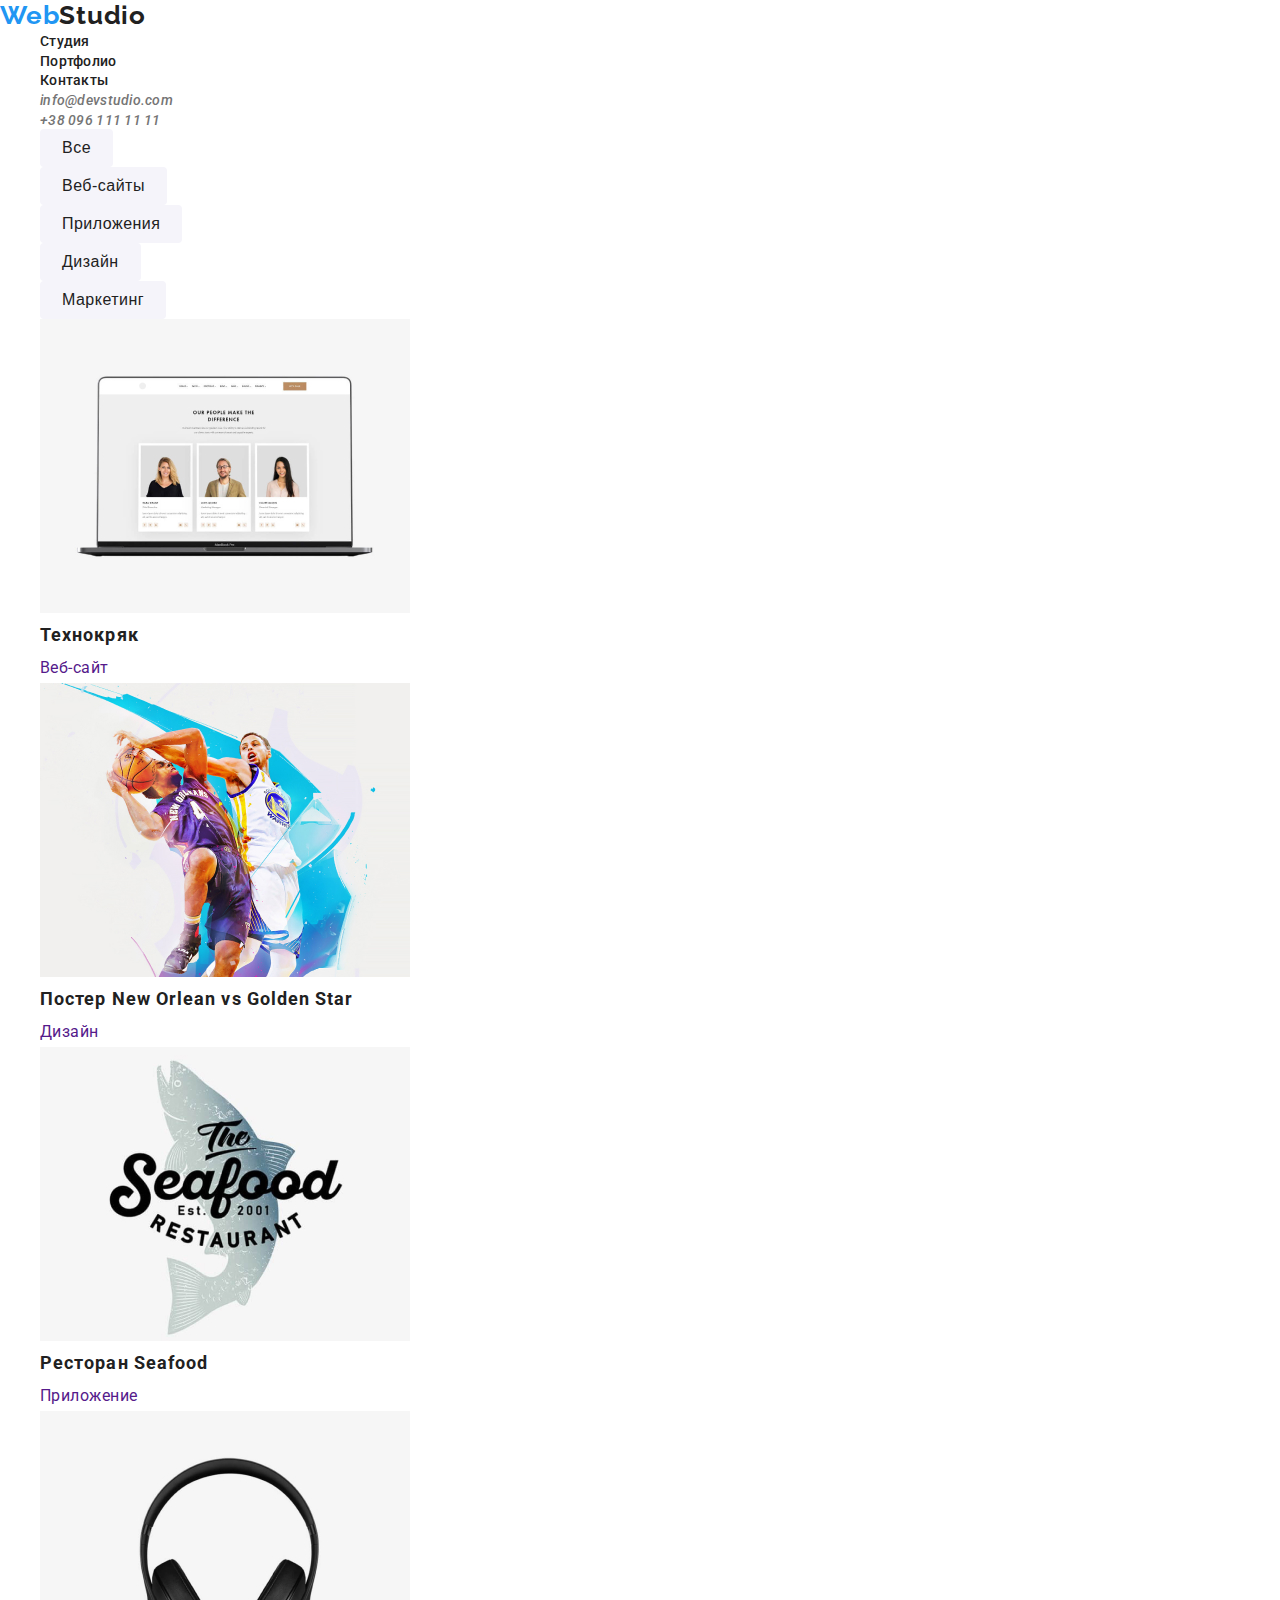
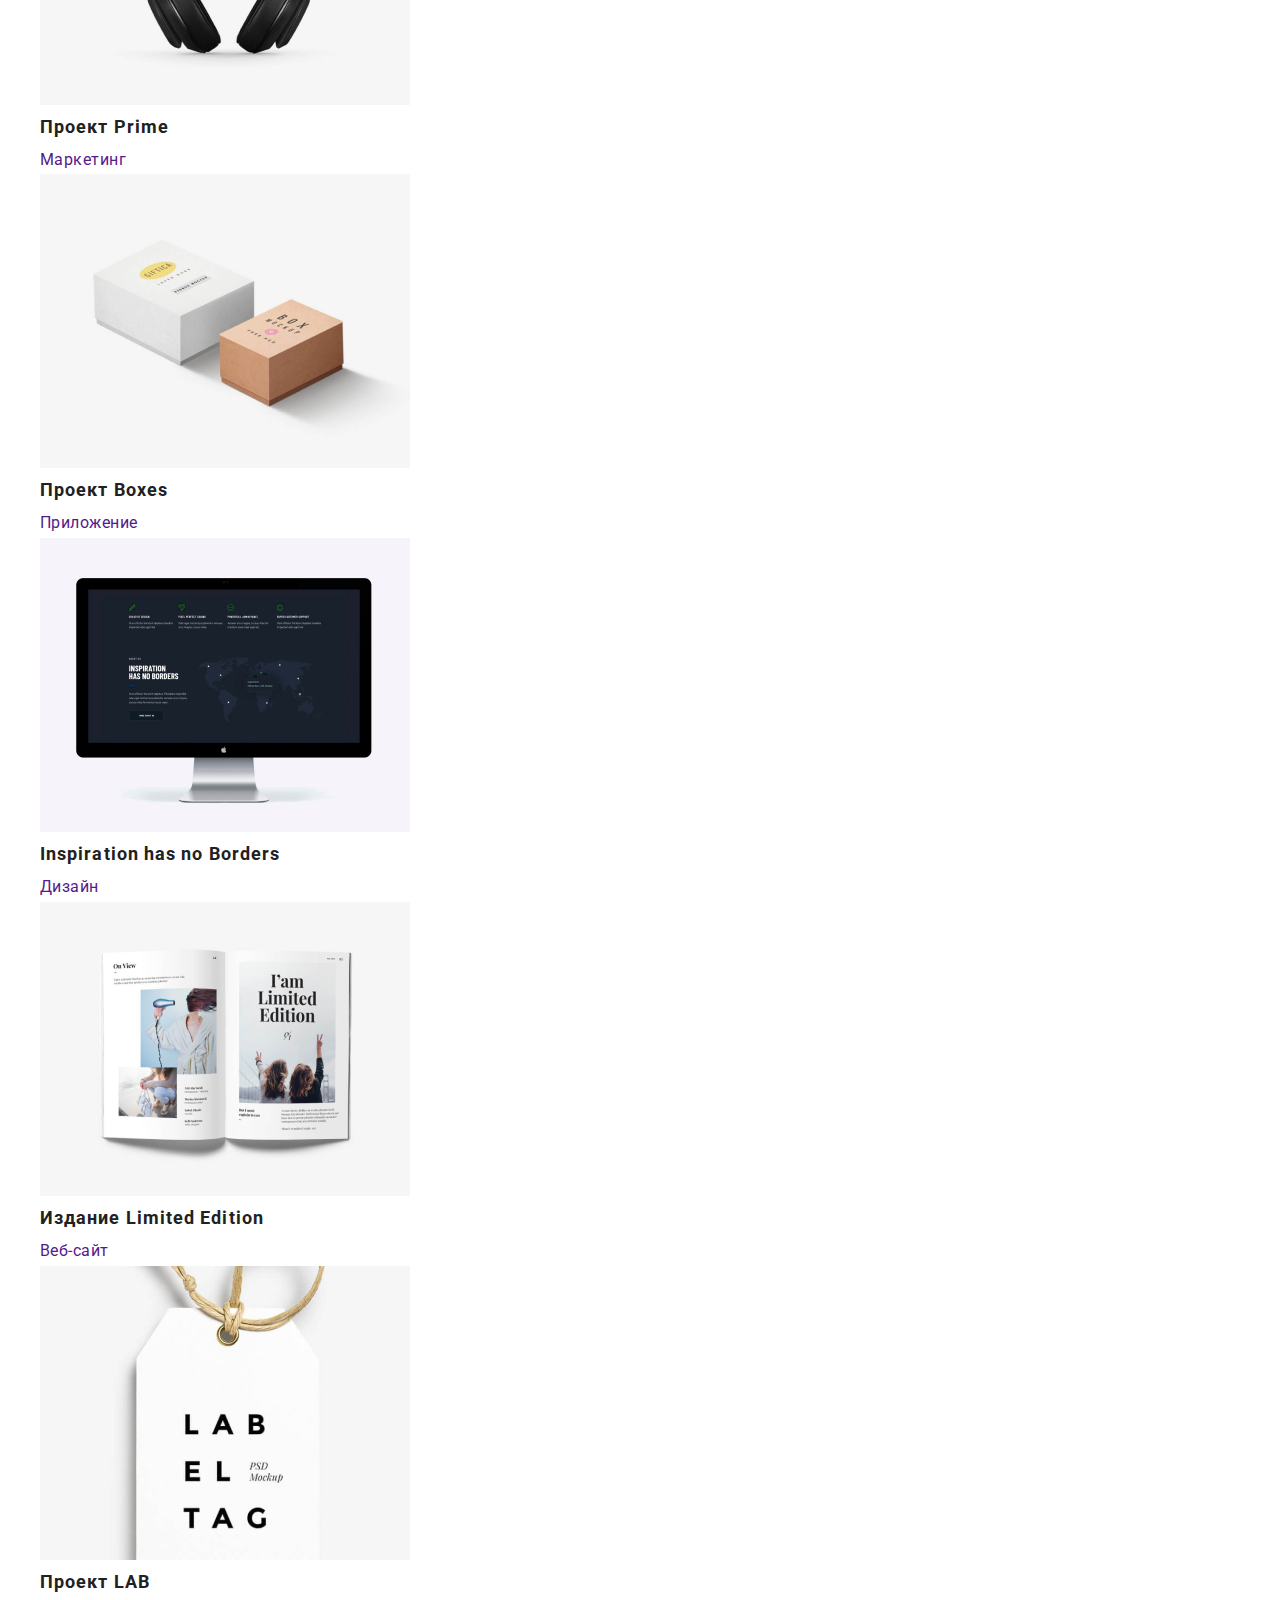
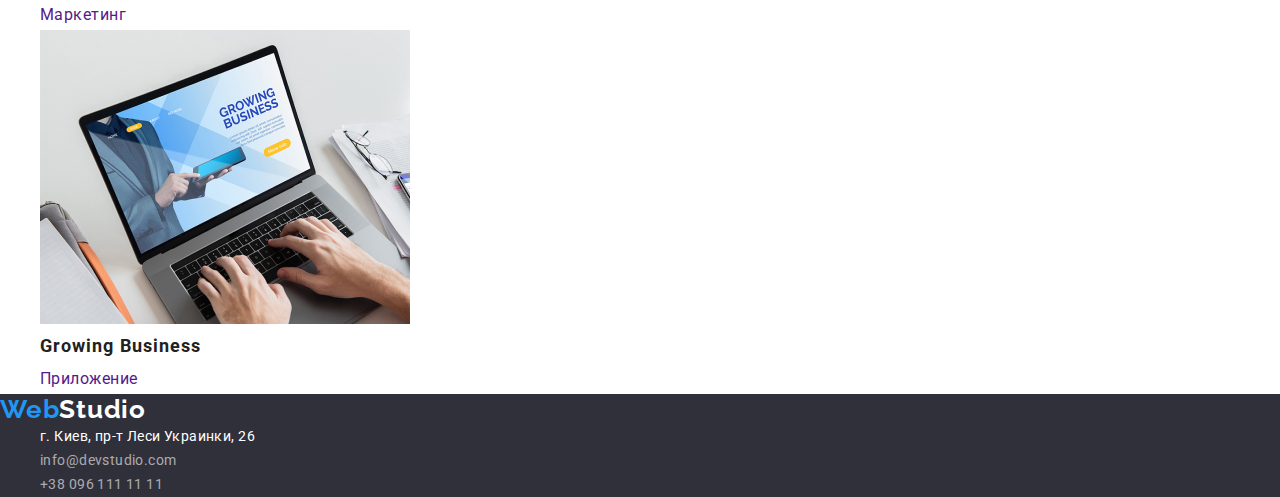
==== portfolio.html @ 83373914 "Start" ====
<!DOCTYPE html>
<html lang="en">
  <head>
    <meta charset="UTF-8" />
    <meta name="viewport" content="width=device-width, initial-scale=1.0" />
    <title>Portfolio</title>
    <link
      href="https://fonts.googleapis.com/css2?family=Raleway:wght@700&family=Roboto:wght@400;500;700;900&display=swap"
      rel="stylesheet"
    />
    <link rel="stylesheet" href="./css/style.css" />
  </head>
  <body>
    <header>
      <!--Header-->
      <a href="./index.html" class="link-logotipe link"
        ><span class="part-logotipe">Web</span>Studio</a
      >
      <nav class="navigation">
        <ul class="list">
          <li><a href="" class="link-header link">Студия</a></li>
          <li>
            <a href="./portfolio.html" class="link-header link">Портфолио</a>
          </li>
          <li>
            <a href="" class="link-header link">Контакты</a>
          </li>
        </ul>
      </nav>
      <address>
        <ul class="list">
          <li>
            <a href="mailto:info@devstudio.com" class="connect-header link"
              >info@devstudio.com</a
            >
          </li>
          <li>
            <a href="tel:+380961111111" class="connect-header link"
              >+38 096 111 11 11</a
            >
          </li>
        </ul>
      </address>
    </header>
    <!--Content-->
    <main>
      <ul class="list">
        <li>
          <button type="button" class="btn-portfolio">
            <span class="text-btn-portfolio">Все</span>
          </button>
        </li>
        <li>
          <button type="button" class="btn-portfolio">Веб-сайты</button>
        </li>
        <li>
          <button type="button" class="btn-portfolio">Приложения</button>
        </li>
        <li>
          <button type="button" class="btn-portfolio">Дизайн</button>
        </li>
        <li>
          <button type="button" class="btn-portfolio">Маркетинг</button>
        </li>
      </ul>
      <ul class="list">
        <li>
          <a href="" class="link"
            ><img
              src="./image/portfolio/img.jpg"
              alt="Technokyak"
              width="370"
              height="294"
            />
            <h2 class="portfolio-title">Технокряк</h2>
            <p class="portfolio-deskription">Веб-сайт</p></a
          >
        </li>
        <li>
          <a href="" class="link"
            ><img
              src="./image/portfolio/img-1.jpg"
              alt="Poster New Orlean vs Golden Star"
              width="370"
              height="294"
            />
            <h2 class="portfolio-title">Постер New Orlean vs Golden Star</h2>
            <p class="portfolio-deskription">Дизайн</p></a
          >
        </li>
        <li>
          <a href="" class="link"
            ><img
              src="./image/portfolio/img-2.jpg"
              alt="Restorant Seafood"
              width="370"
              height="294"
            />
            <h2 class="portfolio-title">Ресторан Seafood</h2>
            <p class="portfolio-deskription">Приложение</p></a
          >
        </li>
        <li>
          <a href="" class="link"
            ><img
              src="./image/portfolio/img-3.jpg"
              alt="project Prime"
              width="370"
              height="294"
            />
            <h2 class="portfolio-title">Проект Prime</h2>
            <p class="portfolio-deskription">Маркетинг</p></a
          >
        </li>
        <li>
          <a href="" class="link"
            ><img
              src="./image/portfolio/img-4.jpg"
              alt="project Boxes"
              width="370"
              height="294"
            />
            <h2 class="portfolio-title">Проект Boxes</h2>
            <p class="portfolio-deskription">Приложение</p></a
          >
        </li>
        <li>
          <a href="" class="link"
            ><img
              src="./image/portfolio/img-5.jpg"
              alt="Inspiration has no Borders"
              width="370"
              height="294"
            />
            <h2 class="portfolio-title">Inspiration has no Borders</h2>
            <p class="portfolio-deskription">Дизайн</p></a
          >
        </li>
        <li>
          <a href="" class="link"
            ><img
              src="./image/portfolio/img-6.jpg"
              alt="Limited Edition"
              width="370"
              height="294"
            />
            <h2 class="portfolio-title">Издание Limited Edition</h2>
            <p class="portfolio-deskription">Веб-сайт</p></a
          >
        </li>
        <li>
          <a href="" class="link"
            ><img
              src="./image/portfolio/img-7.jpg"
              alt="project LAB"
              width="370"
              height="294"
            />
            <h2 class="portfolio-title">Проект LAB</h2>
            <p class="portfolio-deskription">Маркетинг</p></a
          >
        </li>
        <li>
          <a href="" class="link"
            ><img
              src="./image/portfolio/img-8.jpg"
              alt="Growing Business"
              width="370"
              height="294"
            />
            <h2 class="portfolio-title">Growing Business</h2>
            <p class="portfolio-deskription">Приложение</p></a
          >
        </li>
      </ul>
    </main>
    <!--Footer-->
    <footer class="footer">
      <a href="./index.html" class="link-logotipe link"
        ><span class="part-logotipe">Web</span
        ><span class="footer-logo">Studio</span></a
      >
      <ul class="list">
        <li class="adress">г. Киев, пр-т Леси Украинки, 26</li>
        <li>
          <a href="mailto:info@devstudio.com" class="connect-footer link"
            >info@devstudio.com</a
          >
        </li>
        <li>
          <a href="tel:+380961111111" class="connect-footer link"
            >+38 096 111 11 11</a
          >
        </li>
      </ul>
    </footer>
  </body>
</html>
---- css/style.css ----
/*
#2196F3 синий
#757575 ссылка
#212121 чёрный
#757575 вторичный текст
rgba(255, 255, 255, 0.6); футер ссылки
#F5F4FA цвет фона вторичный
#2F303A цвет футера */
* {
  margin: 0;
}
:root {
  --primary-text-color: #757575;
  --title-text-color: #212121;
  --accent-color: #2196f3;
  --primary-white-color: #ffffff;
}
body {
  font-family: "Roboto", sans-serif;
  color: var(--primary-text-color);
}
.list {
  list-style: none;
}
.link {
  text-decoration: none;
}
/*header*/
.link-logotipe {
  font-family: "Raleway", sans-serif;
  font-weight: 700;
  font-size: 26px;
  line-height: 1.192;
  letter-spacing: 0.03em;
  color: var(--title-text-color);
}
.part-logotipe {
  color: var(--accent-color);
}
.link-header {
  font-weight: 500;
  font-size: 14px;
  line-height: 1.333;
  letter-spacing: 0.02em;
  color: var(--title-text-color);
}
.link-header:hover,
.link-header:focus {
  color: var(--accent-color);
}
.connect-header {
  font-weight: 500;
  font-size: 14px;
  line-height: 1.333;
  letter-spacing: 0.02em;
  color: var(--primary-text-color);
}
.connect-header:hover,
.connect-header:focus {
  color: var(--accent-color);
}
/*hero*/
.hero-section {
  background-color: #2F303A;
}
.hero-title {
  font-weight: 700;
  font-size: 44px;
  line-height: 1.36;
  text-align: center;
  letter-spacing: 0.06em;
  color: var(--primary-white-color);
  text-transform: uppercase;
}
.hero-btn {
  width: 200px;
  height: 50px;
  background: var(--accent-color);
  box-shadow: 0px 4px 4px rgba(0, 0, 0, 0.15);
  border-radius: 4px;
  border: none;
}
.text-btn {
  font-family: Roboto;
  font-style: normal;
  width: 136px;
  height: 30px;
  font-weight: bold;
  font-size: 16px;
  line-height: 1.87;
  letter-spacing: 0.06em;
  color: var(--primary-white-color);
}
/*Advantages*/
.list-title {
  font-size: 14px;
  line-height: 1.14;
  letter-spacing: 0.03em;
  color: var(--title-text-color);
  width: 270px;
  height: 16px;
  text-transform: uppercase;
}
.list-deskription {
  font-weight: 400;
  font-size: 14px;
  line-height: 1.71;
  letter-spacing: 0.03em;
}
/*What we are doing*/
.section-title {
  font-weight: 700;
  font-size: 36px;
  line-height: 1.16;
  text-align: center;
  letter-spacing: 0.03em;
  color: var(--title-text-color);
}
/*our comand*/
.name-title {
  font-weight: 500;
  font-size: 16px;
  line-height: 1.18;
  text-align: center;
  letter-spacing: 0.03em;
  color: var(--title-text-color);
}
.profession {
  font-weight: 400;
  font-size: 16px;
  line-height: 1.18;
  text-align: center;
  letter-spacing: 0.03em;
}
/*footer*/
.footer {
  background-color: #2F303A;
}
.footer-logo {
  color: #ffffff;
}
.connect-footer {
  font-weight: 400;
  font-size: 14px;
  line-height: 1.71;
  letter-spacing: 0.03em;
  color: rgba(255, 255, 255, 0.6);
}
.adress {
  font-weight: 400;
  font-size: 14px;
  line-height: 1.71;
  letter-spacing: 0.03em;
  color: #ffffff;
}
/*Portfolio*/
.btn-portfolio {
  background: #f5f4fa;
  border-radius: 4px;
  border: none;
  font-weight: 500;
  font-size: 16px;
  line-height: 1.62;
  text-align: center;
  letter-spacing: 0.03em;
  color: var(--title-text-color);
  padding: 6px 22px;
}
.btn-portfolio:hover,
.btn-portfolio:focus {
  color: var(--primary-white-color);
  background-color: var(--accent-color);
}
.portfolio-title{
font-weight: 700;
font-size: 18px;
line-height: 2;
letter-spacing: 0.06em;
color: var(--title-text-color);
}
.portfolio-deskription {
font-weight: 400;
font-size: 16px;
line-height: 1.87;
letter-spacing: 0.03em;
}
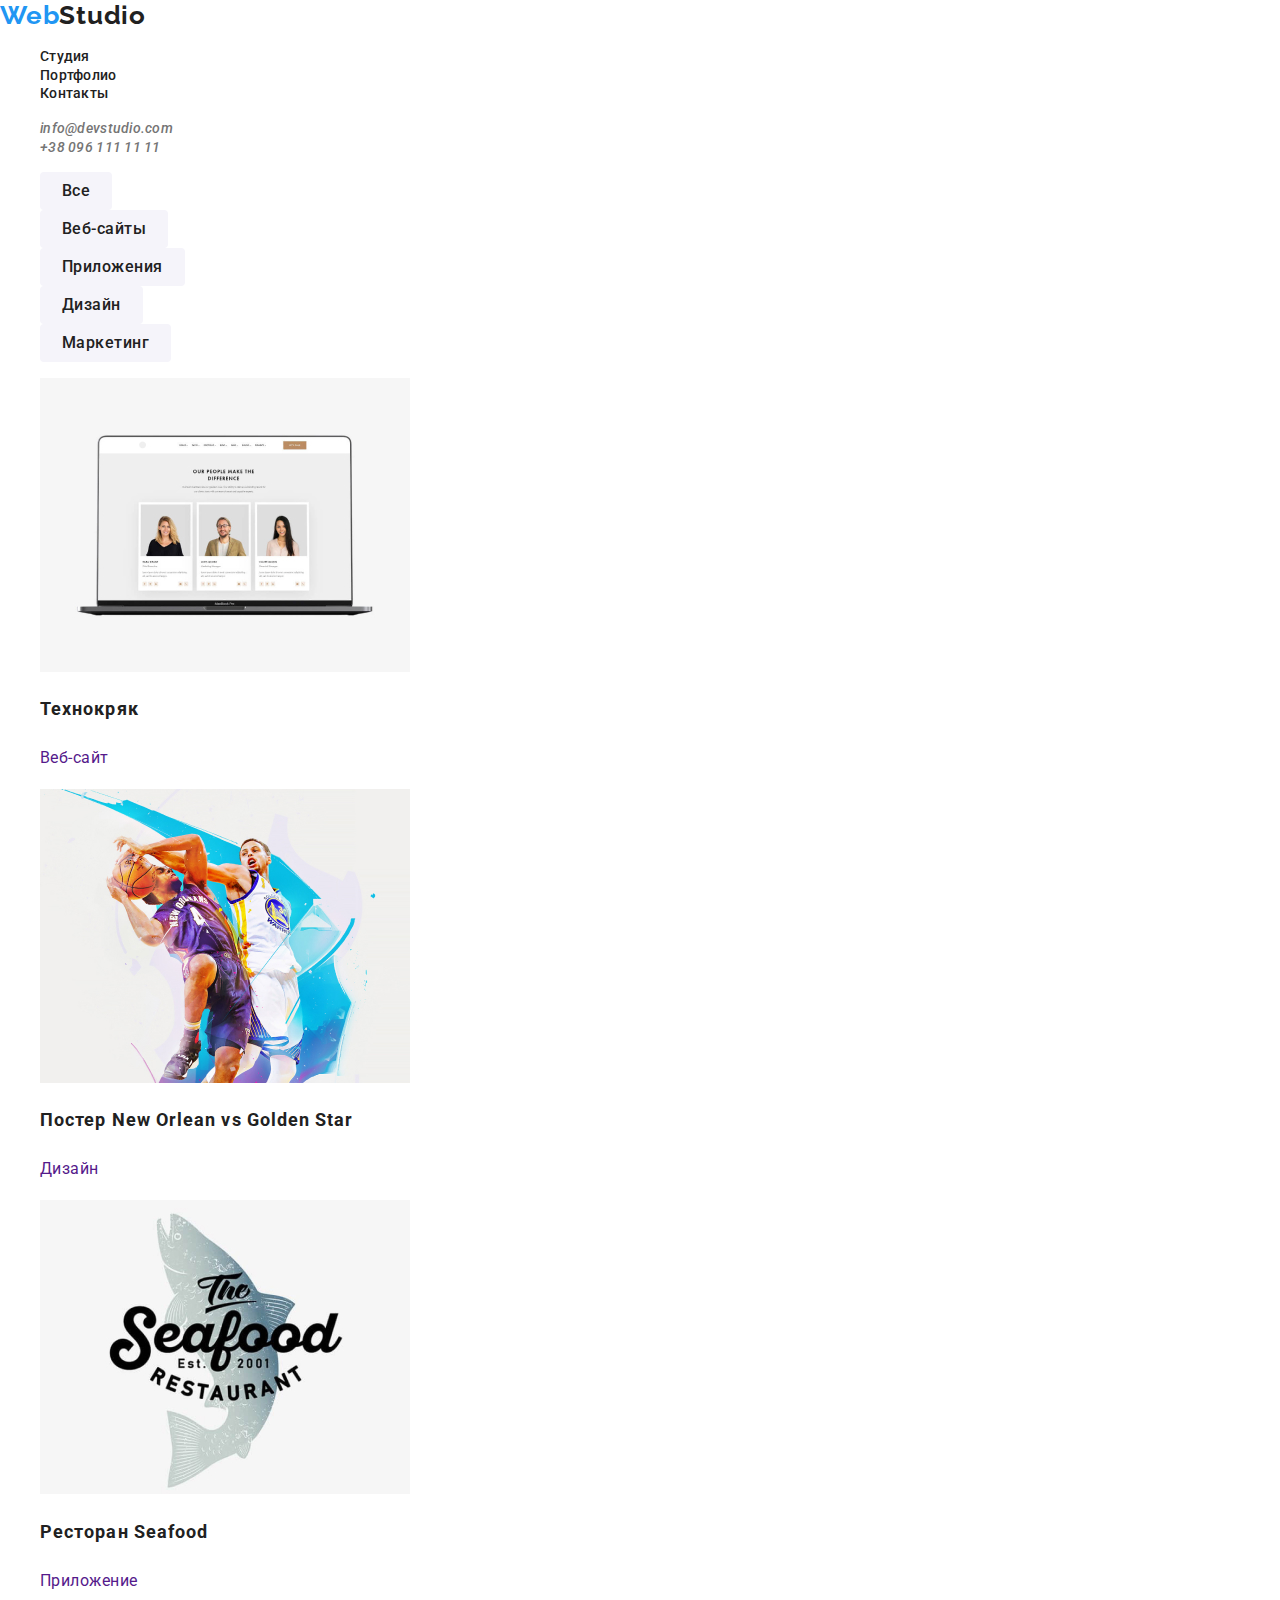
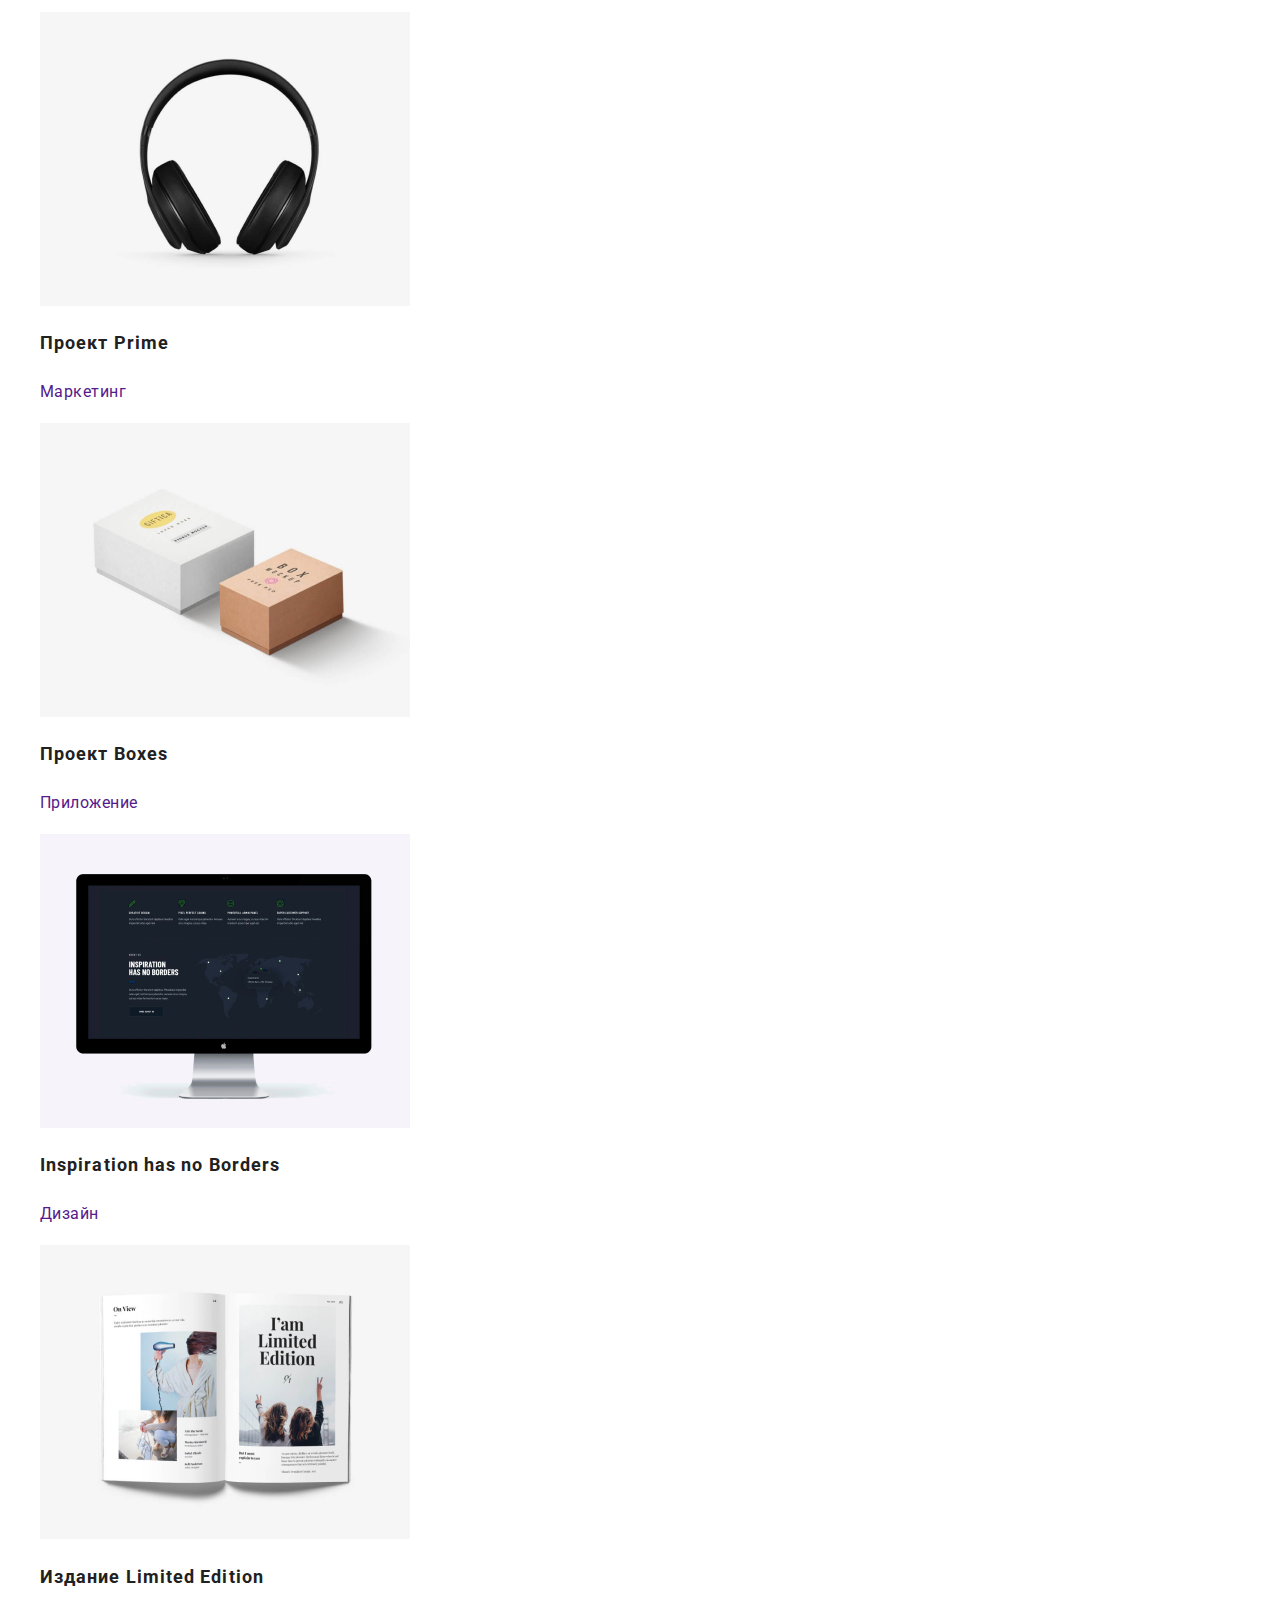
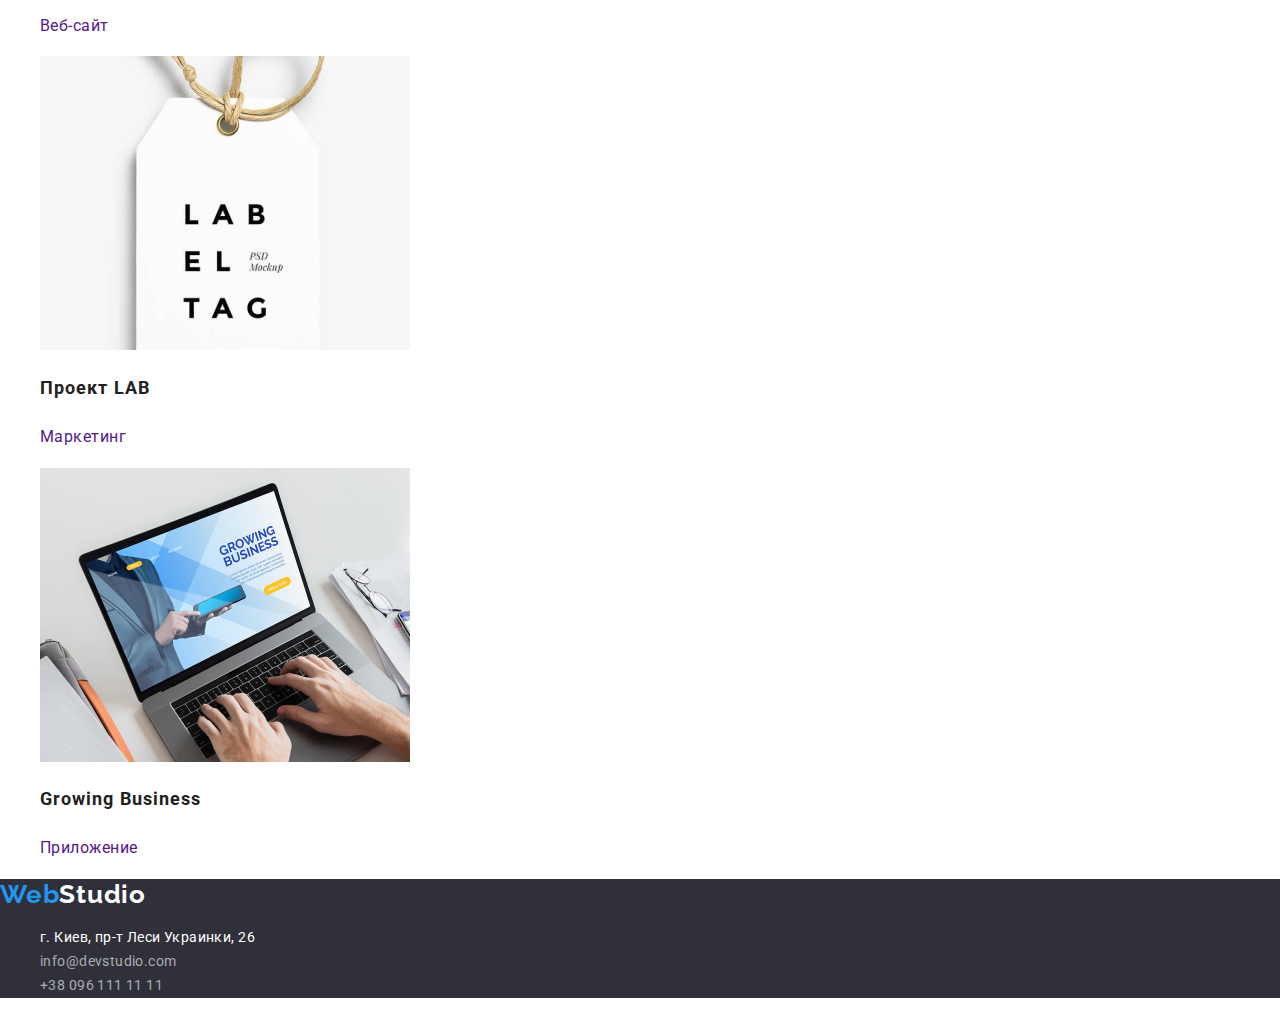
==== commit ac4628d8: "1" ====
--- a/portfolio.html
+++ b/portfolio.html
@@ -8,6 +8,7 @@
       href="https://fonts.googleapis.com/css2?family=Raleway:wght@700&family=Roboto:wght@400;500;700;900&display=swap"
       rel="stylesheet"
     />
+    <link rel="stylesheet" href="./css/normalize.css">
     <link rel="stylesheet" href="./css/style.css" />
   </head>
   <body>
--- a/css/style.css
+++ b/css/style.css
@@ -6,9 +6,6 @@
 rgba(255, 255, 255, 0.6); футер ссылки
 #F5F4FA цвет фона вторичный
 #2F303A цвет футера */
-* {
-  margin: 0;
-}
 :root {
   --primary-text-color: #757575;
   --title-text-color: #212121;
@@ -25,7 +22,19 @@
 .link {
   text-decoration: none;
 }
+.conteiner {
+  width: 1200px;
+  padding-left: 15px;
+  padding-right: 15px;
+  margin: 0 auto;
+}
 /*header*/
+.header {
+  background-color: #fff;
+}
+.heder-content {
+  display: flex;
+}
 .link-logotipe {
   font-family: "Raleway", sans-serif;
   font-weight: 700;
@@ -33,6 +42,9 @@
   line-height: 1.192;
   letter-spacing: 0.03em;
   color: var(--title-text-color);
+  padding-top: 24px;
+  padding-bottom: 25px;
+  margin-right: 93px;
 }
 .part-logotipe {
   color: var(--accent-color);
@@ -43,21 +55,43 @@
   line-height: 1.333;
   letter-spacing: 0.02em;
   color: var(--title-text-color);
+}
+.link-header:not(:last-child) {
+  margin-right: 50px;
 }
 .link-header:hover,
 .link-header:focus {
   color: var(--accent-color);
 }
+.header-list {
+  display: flex;
+  padding-top: 32px;
+  padding-bottom: 32px;
+  padding-left: 0;
+  margin: 0;
+}
 .connect-header {
   font-weight: 500;
   font-size: 14px;
   line-height: 1.333;
   letter-spacing: 0.02em;
   color: var(--primary-text-color);
+  margin-right: 50px;
+}
+.connect-header:last-child {
+  margin-right: ;
 }
 .connect-header:hover,
 .connect-header:focus {
   color: var(--accent-color);
+}
+.header-adress {
+  display: flex;
+  justify-content: flex-end;
+  padding-top: 32px;
+  padding-bottom: 32px;
+  padding-left: 0;
+  margin: 0;
 }
 /*hero*/
 .hero-section {
@@ -71,6 +105,7 @@
   letter-spacing: 0.06em;
   color: var(--primary-white-color);
   text-transform: uppercase;
+  margin: 0;
 }
 .hero-btn {
   width: 200px;
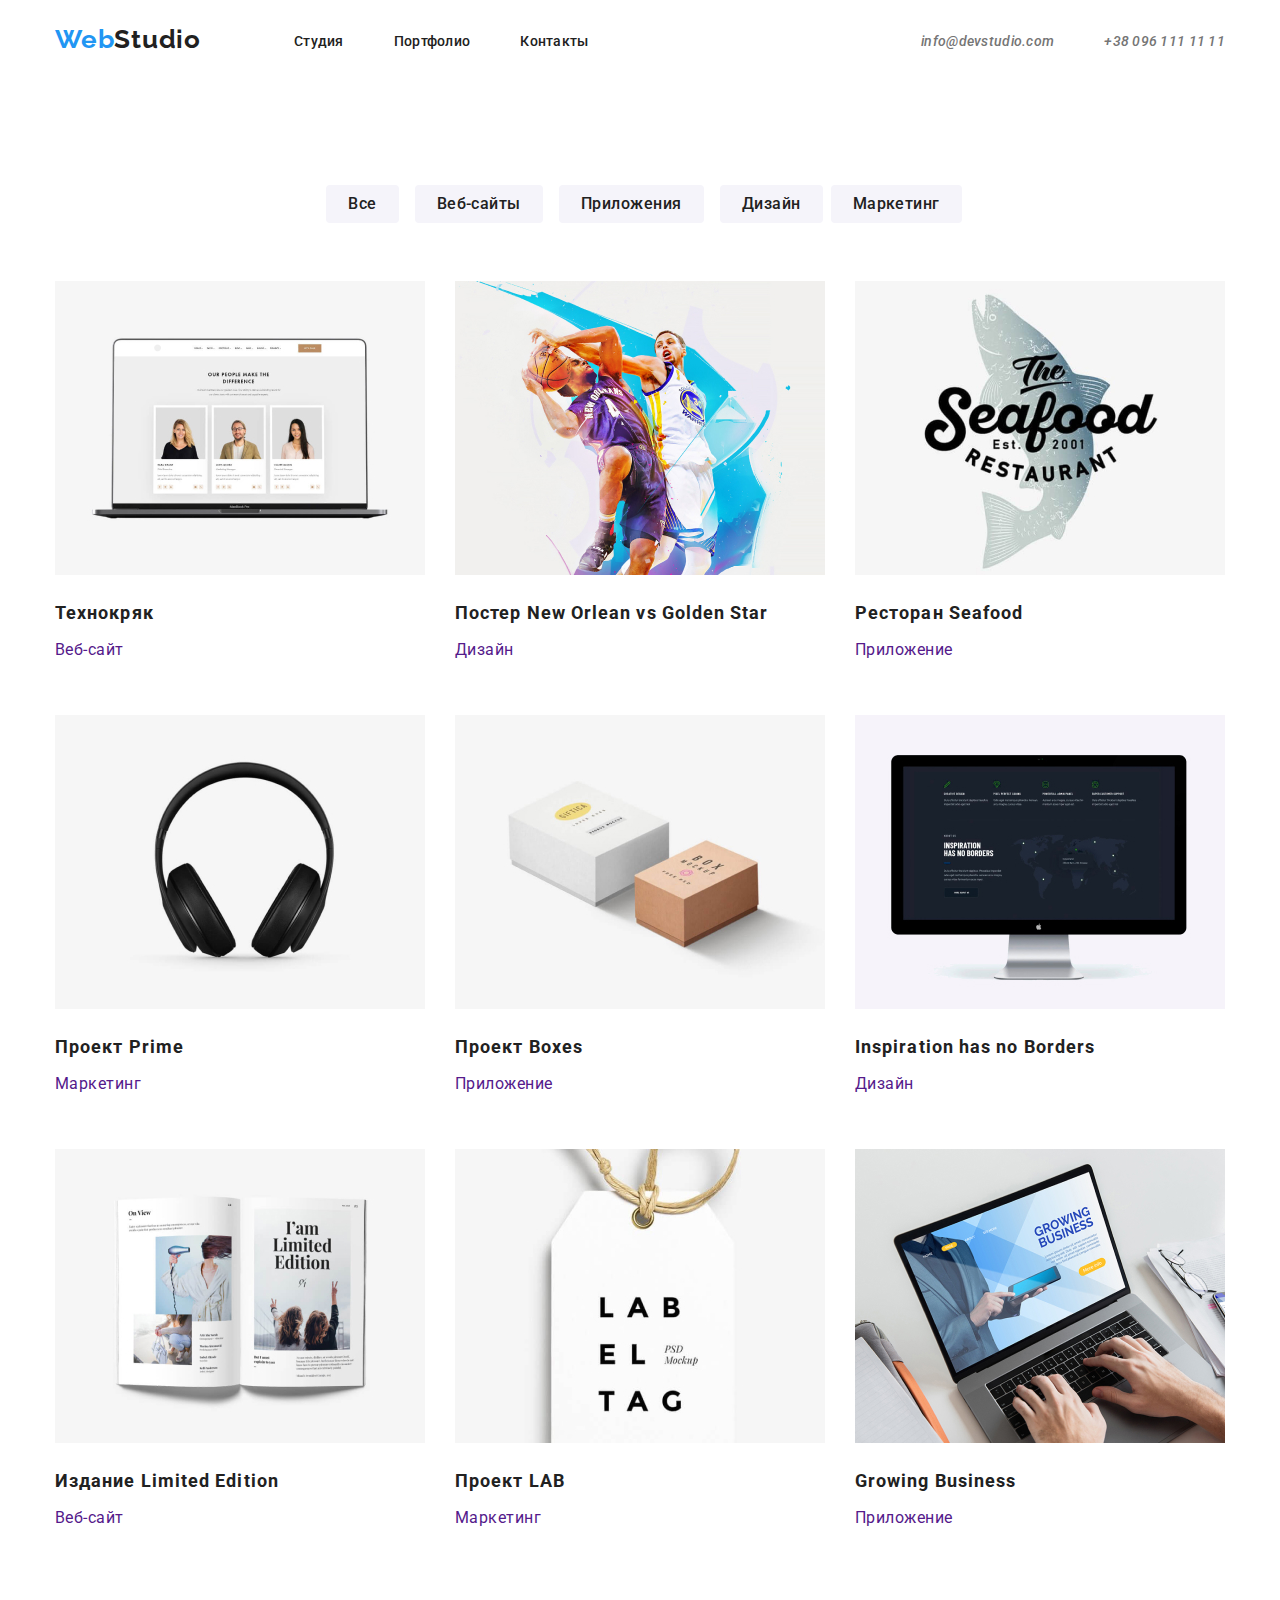
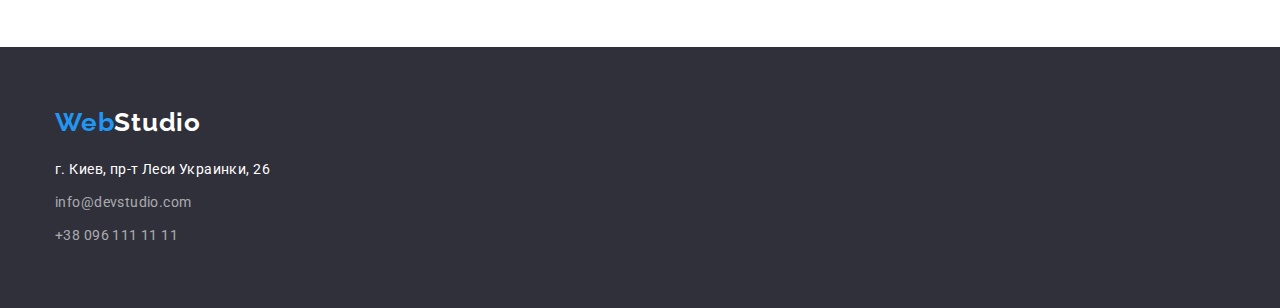
==== commit 53d9bf20: "Try hw number 3" ====
--- a/portfolio.html
+++ b/portfolio.html
@@ -8,64 +8,68 @@
       href="https://fonts.googleapis.com/css2?family=Raleway:wght@700&family=Roboto:wght@400;500;700;900&display=swap"
       rel="stylesheet"
     />
-    <link rel="stylesheet" href="./css/normalize.css">
+    <link rel="stylesheet" href="./css/normalize.css" />
     <link rel="stylesheet" href="./css/style.css" />
   </head>
   <body>
-    <header>
+    <header class="header">
       <!--Header-->
-      <a href="./index.html" class="link-logotipe link"
-        ><span class="part-logotipe">Web</span>Studio</a
-      >
-      <nav class="navigation">
-        <ul class="list">
-          <li><a href="" class="link-header link">Студия</a></li>
-          <li>
-            <a href="./portfolio.html" class="link-header link">Портфолио</a>
-          </li>
-          <li>
-            <a href="" class="link-header link">Контакты</a>
-          </li>
-        </ul>
-      </nav>
-      <address>
-        <ul class="list">
-          <li>
-            <a href="mailto:info@devstudio.com" class="connect-header link"
-              >info@devstudio.com</a
-            >
-          </li>
-          <li>
-            <a href="tel:+380961111111" class="connect-header link"
-              >+38 096 111 11 11</a
-            >
-          </li>
-        </ul>
-      </address>
+      <div class="conteiner heder-content">
+        <a href="./index.html" class="link-logotipe link"
+          ><span class="part-logotipe">Web</span>Studio</a
+        >
+        <nav class="navigation">
+          <ul class="header-list list">
+            <li class="header-list-item">
+              <a href="" class="link-header link">Студия</a>
+            </li>
+            <li class="header-list-item">
+              <a href="./portfolio.html" class="link-header link">Портфолио</a>
+            </li>
+            <li class="header-list-item">
+              <a href="" class="link-header link">Контакты</a>
+            </li>
+          </ul>
+        </nav>
+        <address>
+          <ul class="header-adress list">
+            <li class="address-list-item">
+              <a href="mailto:info@devstudio.com" class="connect-header link"
+                >info@devstudio.com</a
+              >
+            </li>
+            <li class="address-list-item">
+              <a href="tel:+380961111111" class="connect-header link"
+                >+38 096 111 11 11</a
+              >
+            </li>
+          </ul>
+        </address>
+      </div>
     </header>
     <!--Content-->
-    <main>
-      <ul class="list">
-        <li>
-          <button type="button" class="btn-portfolio">
-            <span class="text-btn-portfolio">Все</span>
-          </button>
-        </li>
-        <li>
-          <button type="button" class="btn-portfolio">Веб-сайты</button>
-        </li>
-        <li>
-          <button type="button" class="btn-portfolio">Приложения</button>
-        </li>
-        <li>
-          <button type="button" class="btn-portfolio">Дизайн</button>
-        </li>
-        <li>
-          <button type="button" class="btn-portfolio">Маркетинг</button>
-        </li>
-      </ul>
-      <ul class="list">
-        <li>
+    <main class="conteiner">
+      <div class="buttom-blok">
+        <ul class="buttom-list list">
+          <li class="buttom-list-item">
+            <button type="button" class="btn-portfolio">Все</button>
+          </li>
+          <li class="buttom-list-item">
+            <button type="button" class="btn-portfolio">Веб-сайты</button>
+          </li>
+          <li class="buttom-list-item">
+            <button type="button" class="btn-portfolio">Приложения</button>
+          </li>
+          <li class="buttom-list-item">
+            <button type="button" class="btn-portfolio">Дизайн</button>
+          </li>
+          <li class="buttom-list-item">
+            <button type="button" class="btn-portfolio">Маркетинг</button>
+          </li>
+        </ul>
+      </div>
+      <ul class="potfolio-list list">
+        <li class="portfolio-list-item">
           <a href="" class="link"
             ><img
               src="./image/portfolio/img.jpg"
@@ -77,7 +81,7 @@
             <p class="portfolio-deskription">Веб-сайт</p></a
           >
         </li>
-        <li>
+        <li class="portfolio-list-item">
           <a href="" class="link"
             ><img
               src="./image/portfolio/img-1.jpg"
@@ -89,7 +93,7 @@
             <p class="portfolio-deskription">Дизайн</p></a
           >
         </li>
-        <li>
+        <li class="portfolio-list-item">
           <a href="" class="link"
             ><img
               src="./image/portfolio/img-2.jpg"
@@ -101,7 +105,7 @@
             <p class="portfolio-deskription">Приложение</p></a
           >
         </li>
-        <li>
+        <li class="portfolio-list-item">
           <a href="" class="link"
             ><img
               src="./image/portfolio/img-3.jpg"
@@ -113,7 +117,7 @@
             <p class="portfolio-deskription">Маркетинг</p></a
           >
         </li>
-        <li>
+        <li class="portfolio-list-item">
           <a href="" class="link"
             ><img
               src="./image/portfolio/img-4.jpg"
@@ -125,7 +129,7 @@
             <p class="portfolio-deskription">Приложение</p></a
           >
         </li>
-        <li>
+        <li class="portfolio-list-item">
           <a href="" class="link"
             ><img
               src="./image/portfolio/img-5.jpg"
@@ -137,7 +141,7 @@
             <p class="portfolio-deskription">Дизайн</p></a
           >
         </li>
-        <li>
+        <li class="portfolio-list-item">
           <a href="" class="link"
             ><img
               src="./image/portfolio/img-6.jpg"
@@ -149,7 +153,7 @@
             <p class="portfolio-deskription">Веб-сайт</p></a
           >
         </li>
-        <li>
+        <li class="portfolio-list-item">
           <a href="" class="link"
             ><img
               src="./image/portfolio/img-7.jpg"
@@ -161,7 +165,7 @@
             <p class="portfolio-deskription">Маркетинг</p></a
           >
         </li>
-        <li>
+        <li class="portfolio-list-item">
           <a href="" class="link"
             ><img
               src="./image/portfolio/img-8.jpg"
@@ -177,23 +181,27 @@
     </main>
     <!--Footer-->
     <footer class="footer">
-      <a href="./index.html" class="link-logotipe link"
-        ><span class="part-logotipe">Web</span
-        ><span class="footer-logo">Studio</span></a
-      >
-      <ul class="list">
-        <li class="adress">г. Киев, пр-т Леси Украинки, 26</li>
-        <li>
-          <a href="mailto:info@devstudio.com" class="connect-footer link"
-            >info@devstudio.com</a
-          >
-        </li>
-        <li>
-          <a href="tel:+380961111111" class="connect-footer link"
-            >+38 096 111 11 11</a
-          >
-        </li>
-      </ul>
+      <div class="footer-block conteiner">
+        <a href="./index.html" class="link-logotipe-footer link"
+          ><span class="part-logotipe">Web</span
+          ><span class="footer-logo">Studio</span></a
+        >
+        <ul class="footer-list list">
+          <li class="footer-list-item adress">
+            г. Киев, пр-т Леси Украинки, 26
+          </li>
+          <li class="footer-list-item">
+            <a href="mailto:info@devstudio.com" class="connect-footer link"
+              >info@devstudio.com</a
+            >
+          </li>
+          <li class="footer-list-item">
+            <a href="tel:+380961111111" class="connect-footer link"
+              >+38 096 111 11 11</a
+            >
+          </li>
+        </ul>
+      </div>
     </footer>
   </body>
 </html>
--- a/css/style.css
+++ b/css/style.css
@@ -26,7 +26,7 @@
   width: 1200px;
   padding-left: 15px;
   padding-right: 15px;
-  margin: 0 auto;
+  margin: auto;
 }
 /*header*/
 .header {
@@ -35,6 +35,9 @@
 .heder-content {
   display: flex;
 }
+.navigation {
+  margin-right: auto;
+}
 .link-logotipe {
   font-family: "Raleway", sans-serif;
   font-weight: 700;
@@ -56,9 +59,6 @@
   letter-spacing: 0.02em;
   color: var(--title-text-color);
 }
-.link-header:not(:last-child) {
-  margin-right: 50px;
-}
 .link-header:hover,
 .link-header:focus {
   color: var(--accent-color);
@@ -70,16 +70,15 @@
   padding-left: 0;
   margin: 0;
 }
+.header-list-item:not(:last-child) {
+  margin-right: 50px;
+}
 .connect-header {
   font-weight: 500;
   font-size: 14px;
   line-height: 1.333;
   letter-spacing: 0.02em;
   color: var(--primary-text-color);
-  margin-right: 50px;
-}
-.connect-header:last-child {
-  margin-right: ;
 }
 .connect-header:hover,
 .connect-header:focus {
@@ -93,9 +92,19 @@
   padding-left: 0;
   margin: 0;
 }
+.address-list-item:not(:last-child) {
+  margin-right: 50px;
+}
 /*hero*/
 .hero-section {
-  background-color: #2F303A;
+  display: flex;
+  justify-content: center;
+  align-items: center;
+  background-color: #2f303a;
+  height: 600px;
+}
+.hero-block {
+  text-align: center;
 }
 .hero-title {
   font-weight: 700;
@@ -106,6 +115,7 @@
   color: var(--primary-white-color);
   text-transform: uppercase;
   margin: 0;
+  margin-bottom: 30px;
 }
 .hero-btn {
   width: 200px;
@@ -127,20 +137,31 @@
   color: var(--primary-white-color);
 }
 /*Advantages*/
+.advantages-list {
+  display: flex;
+  padding-left: 0;
+  padding-top: 94px;
+  padding-bottom: 94px;
+  margin: 0;
+}
+.advantages-list-item:not(:last-child) {
+  margin-right: 30px;
+}
 .list-title {
   font-size: 14px;
   line-height: 1.14;
   letter-spacing: 0.03em;
   color: var(--title-text-color);
-  width: 270px;
-  height: 16px;
   text-transform: uppercase;
+  margin: 0;
+  margin-bottom: 10px;
 }
 .list-deskription {
   font-weight: 400;
   font-size: 14px;
   line-height: 1.71;
   letter-spacing: 0.03em;
+  margin: 0;
 }
 /*What we are doing*/
 .section-title {
@@ -150,8 +171,31 @@
   text-align: center;
   letter-spacing: 0.03em;
   color: var(--title-text-color);
+  margin: 0;
+  margin-bottom: 50px;
+}
+.doing-list {
+  margin: 0;
+  padding: 0;
+  padding-bottom: 94px;
+  display: flex;
+}
+.doing-list-item {
+  font-size: 0;
+}
+.doing-list-item:not(:last-child) {
+  margin-right: 30px;
 }
 /*our comand*/
+.comand-section {
+  background-color: #f5f4fa;
+}
+.comand-list {
+  display: flex;
+  margin: 0;
+  padding: 0;
+  padding-bottom: 94px;
+}
 .name-title {
   font-weight: 500;
   font-size: 16px;
@@ -159,6 +203,9 @@
   text-align: center;
   letter-spacing: 0.03em;
   color: var(--title-text-color);
+  margin: 0;
+  padding-top: 30px;
+  margin-bottom: 10px;
 }
 .profession {
   font-weight: 400;
@@ -166,29 +213,76 @@
   line-height: 1.18;
   text-align: center;
   letter-spacing: 0.03em;
+  margin: 0;
+  padding-bottom: 30px;
+}
+.comand-list-item {
+  font-size: 0;
+  box-shadow: 0px 1px 3px rgba(0, 0, 0, 0.12), 0px 1px 1px rgba(0, 0, 0, 0.14),
+    0px 2px 1px rgba(0, 0, 0, 0.2);
+  border-radius: 0px 0px 4px 4px;
+}
+.comand-list-item:not(:last-child) {
+  margin-right: 30px;
 }
 /*footer*/
 .footer {
-  background-color: #2F303A;
+  background-color: #2f303a;
+}
+.link-logotipe-footer {
+  font-family: "Raleway", sans-serif;
+  font-weight: 700;
+  font-size: 26px;
+  line-height: 1.192;
+  letter-spacing: 0.03em;
+  color: var(--title-text-color);
+  padding-top: 60px;
+  padding-bottom: 20px;
 }
 .footer-logo {
+  color: var(--primary-white-color);
+}
+.footer-list {
+  padding: 0;
+  margin: 0;
+}
+.footer-block {
+  display: flex;
+  flex-direction: column;
+}
+.footer-list-item:not(:last-child) {
+  margin-bottom: 9px;
+}
+.footer-list-item:last-child {
+  padding-bottom: 60px;
+}
+.connect-footer {
+  font-weight: 400;
+  font-size: 14px;
+  line-height: 1.71;
+  letter-spacing: 0.03em;
+  color: rgba(255, 255, 255, 0.6);
+}
+.adress {
+  font-weight: 400;
+  font-size: 14px;
+  line-height: 1.71;
+  letter-spacing: 0.03em;
   color: #ffffff;
 }
-.connect-footer {
-  font-weight: 400;
-  font-size: 14px;
-  line-height: 1.71;
-  letter-spacing: 0.03em;
-  color: rgba(255, 255, 255, 0.6);
-}
-.adress {
-  font-weight: 400;
-  font-size: 14px;
-  line-height: 1.71;
-  letter-spacing: 0.03em;
-  color: #ffffff;
-}
 /*Portfolio*/
+.buttom-list {
+  display: flex;
+  justify-content: center;
+  align-items: center;
+  margin: 0;
+  padding: 0;
+  padding-top: 94px;
+  padding-bottom: 50px;
+}
+.buttom-list-item:not(:last-child) {
+  margin: 8px;
+}
 .btn-portfolio {
   background: #f5f4fa;
   border-radius: 4px;
@@ -206,16 +300,37 @@
   color: var(--primary-white-color);
   background-color: var(--accent-color);
 }
-.portfolio-title{
-font-weight: 700;
-font-size: 18px;
-line-height: 2;
-letter-spacing: 0.06em;
-color: var(--title-text-color);
+.potfolio-list {
+  display: flex;
+  flex-wrap: wrap;
+  margin: 0;
+  padding: 0;
+  font-size: 0;
+}
+.portfolio-list-item:not(:nth-child(3n)) {
+  margin-right: 30px;
+}
+.portfolio-list-item:nth-last-child(-n + 3) {
+  padding-bottom: 94px;
+}
+.portfolio-list-item:not(:nth-child(-n + 3)) {
+   padding-top: 30px;
+}
+.portfolio-title {
+  font-weight: 700;
+  font-size: 18px;
+  line-height: 2;
+  letter-spacing: 0.06em;
+  color: var(--title-text-color);
+  margin: 0;
+  padding-top: 20px;
+  margin-bottom: 4px;
 }
 .portfolio-deskription {
-font-weight: 400;
-font-size: 16px;
-line-height: 1.87;
-letter-spacing: 0.03em;
-}+  font-weight: 400;
+  font-size: 16px;
+  line-height: 1.88;
+  letter-spacing: 0.03em;
+  margin: 0;
+  margin-bottom: 20px;
+}
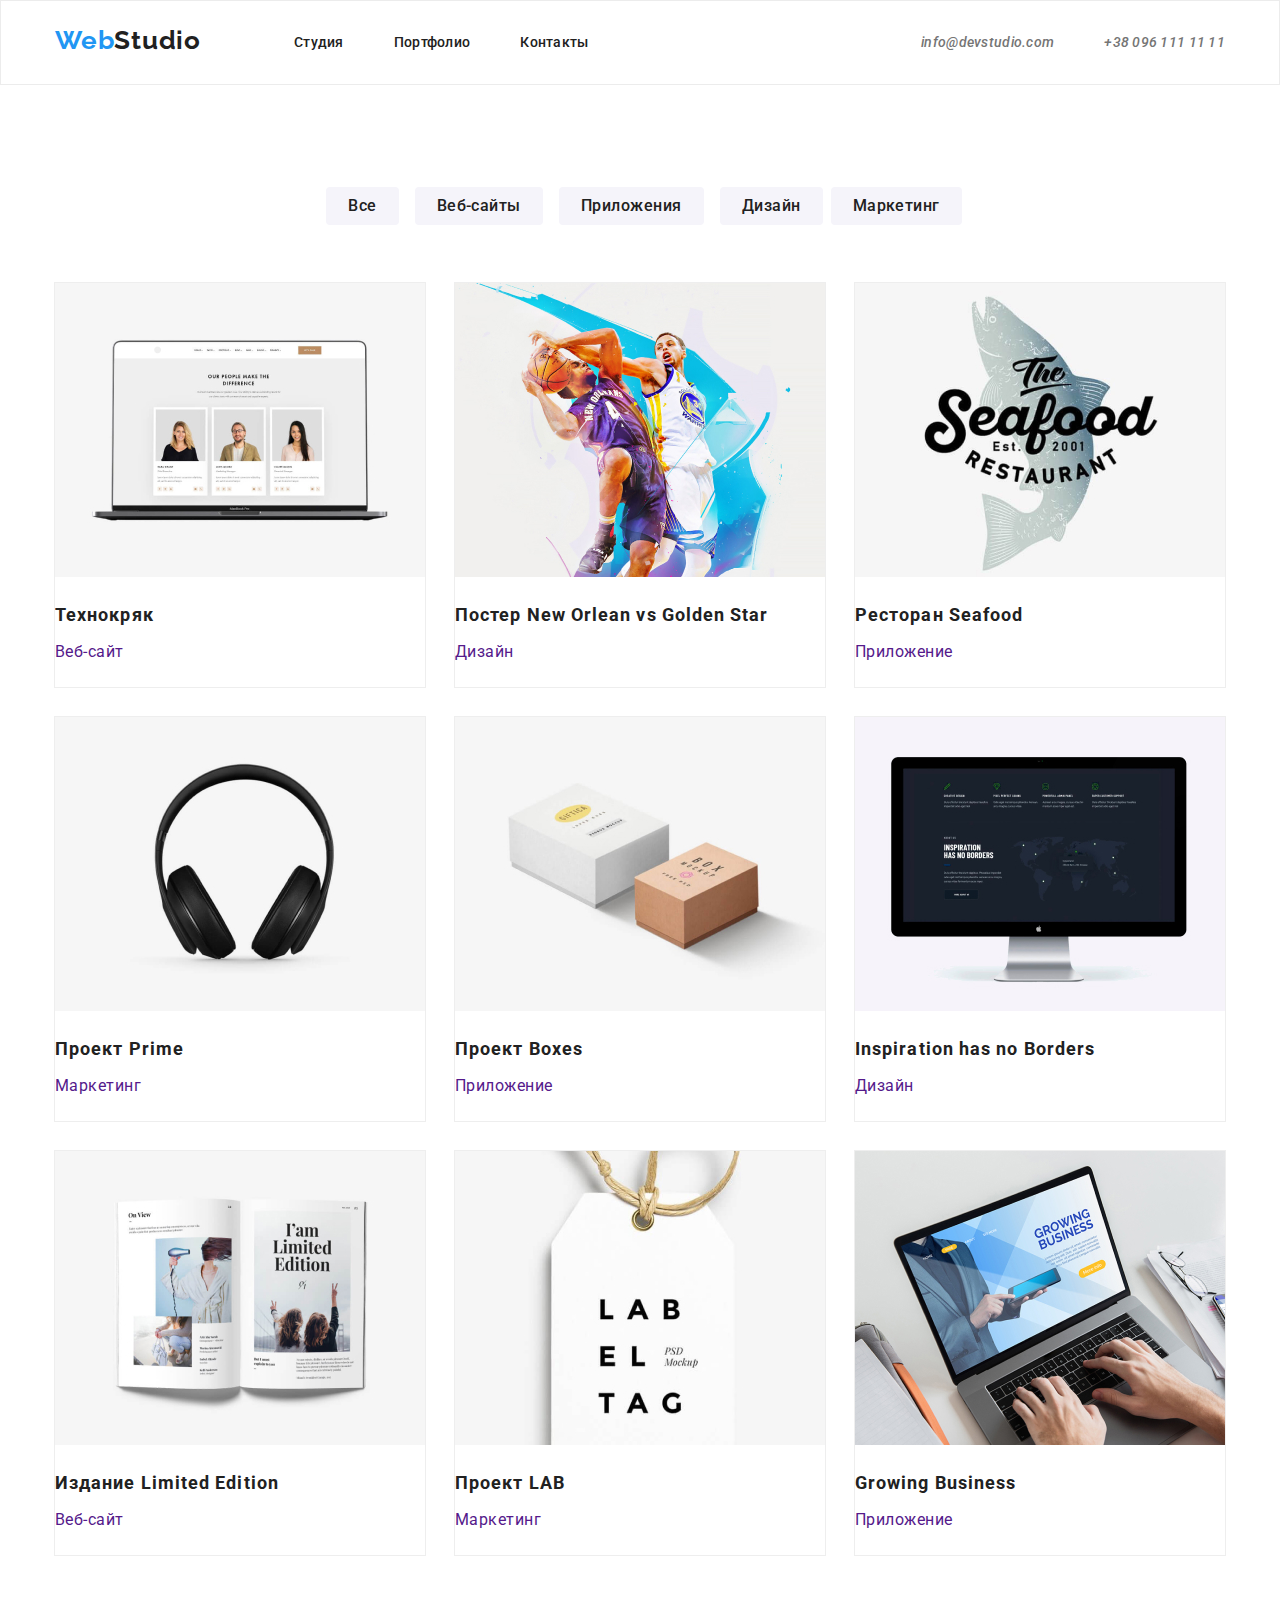
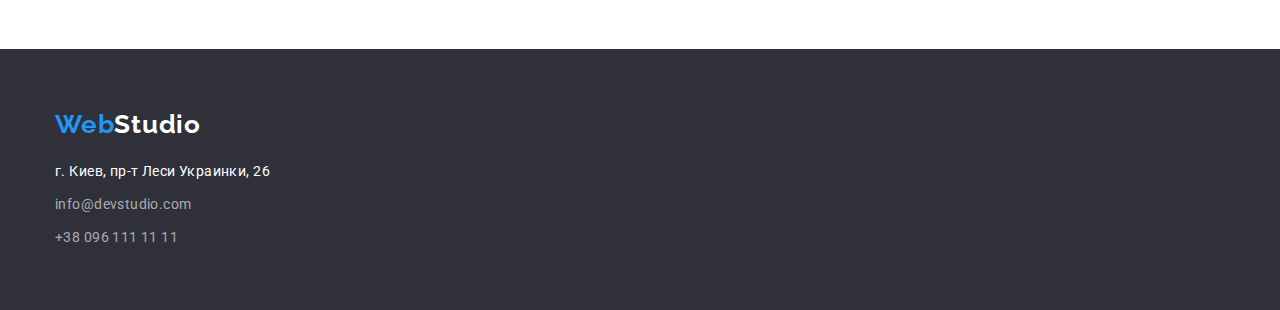
==== commit 1d7e0152: "Border crieate" ====
--- a/portfolio.html
+++ b/portfolio.html
@@ -12,7 +12,7 @@
     <link rel="stylesheet" href="./css/style.css" />
   </head>
   <body>
-    <header class="header">
+    <header class="header portfolio">
       <!--Header-->
       <div class="conteiner heder-content">
         <a href="./index.html" class="link-logotipe link"
--- a/css/style.css
+++ b/css/style.css
@@ -179,6 +179,8 @@
   padding: 0;
   padding-bottom: 94px;
   display: flex;
+  /* width: 370px;
+  height: 294px; */
 }
 .doing-list-item {
   font-size: 0;
@@ -195,6 +197,8 @@
   margin: 0;
   padding: 0;
   padding-bottom: 94px;
+  /* height: 270;
+  width: 260; */
 }
 .name-title {
   font-weight: 500;
@@ -271,6 +275,9 @@
   color: #ffffff;
 }
 /*Portfolio*/
+.portfolio {
+  border: 1px solid #ECECEC;
+}
 .buttom-list {
   display: flex;
   justify-content: center;
@@ -311,10 +318,16 @@
   margin-right: 30px;
 }
 .portfolio-list-item:nth-last-child(-n + 3) {
-  padding-bottom: 94px;
+  margin-bottom: 94px;
 }
 .portfolio-list-item:not(:nth-child(-n + 3)) {
-   padding-top: 30px;
+  margin-top: 30px;
+}
+.portfolio-list-item {
+  background: #ffffff;
+  outline: 1px solid #eeeeee;
+  /* width: 370px;
+  height: 294px; */
 }
 .portfolio-title {
   font-weight: 700;
@@ -324,7 +337,7 @@
   color: var(--title-text-color);
   margin: 0;
   padding-top: 20px;
-  margin-bottom: 4px;
+  padding-bottom: 4px;
 }
 .portfolio-deskription {
   font-weight: 400;
@@ -332,5 +345,5 @@
   line-height: 1.88;
   letter-spacing: 0.03em;
   margin: 0;
-  margin-bottom: 20px;
-}
+  padding-bottom: 20px;
+}
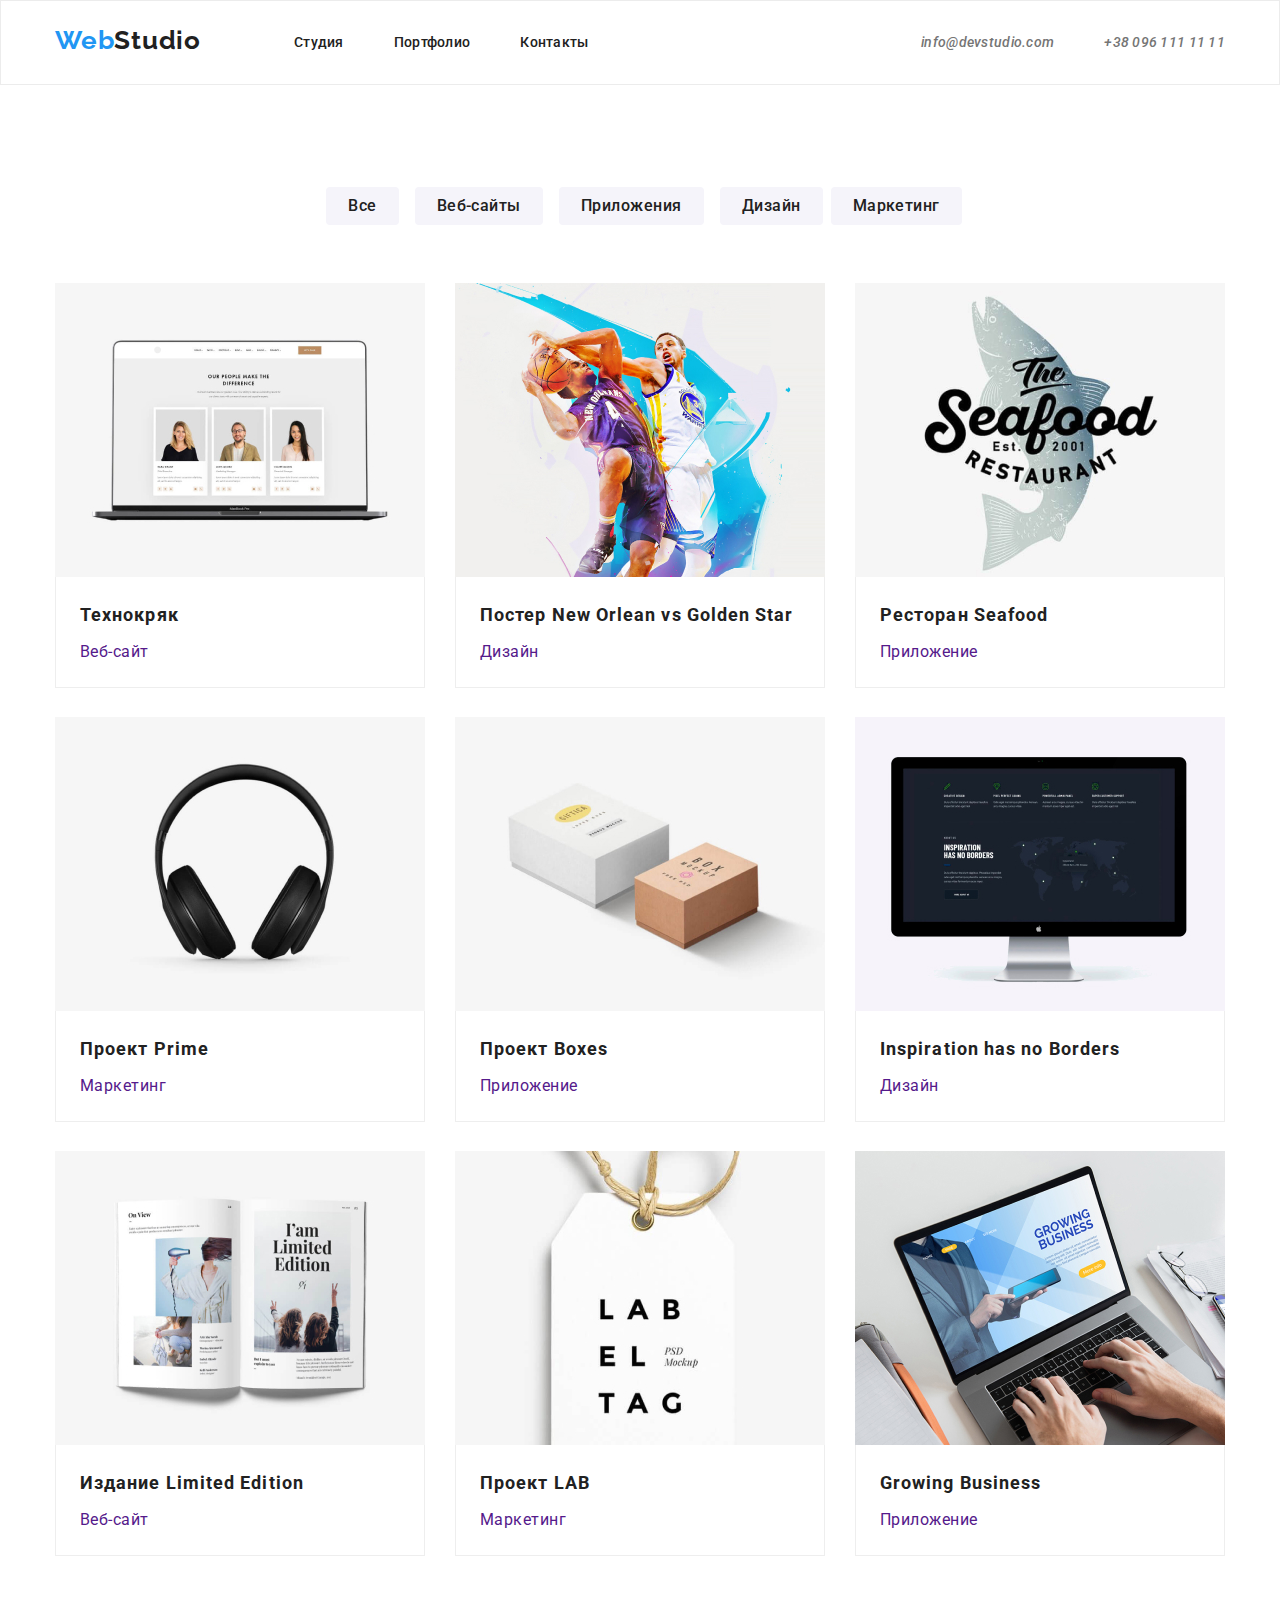
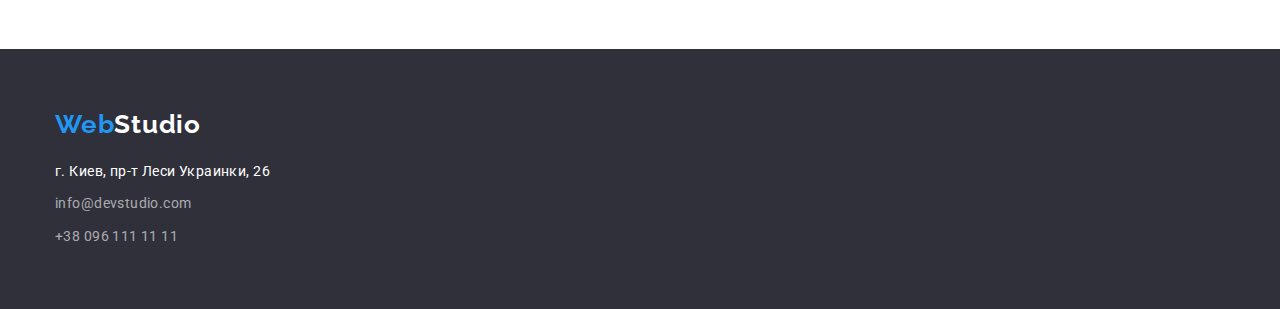
==== commit a126bd0d: "minimal  correction" ====
--- a/portfolio.html
+++ b/portfolio.html
@@ -77,8 +77,9 @@
               width="370"
               height="294"
             />
-            <h2 class="portfolio-title">Технокряк</h2>
-            <p class="portfolio-deskription">Веб-сайт</p></a
+            <div class="portfolio-border"><h2 class="portfolio-title">Технокряк</h2>
+            <p class="portfolio-deskription">Веб-сайт</p></div>
+            </a
           >
         </li>
         <li class="portfolio-list-item">
@@ -89,8 +90,9 @@
               width="370"
               height="294"
             />
-            <h2 class="portfolio-title">Постер New Orlean vs Golden Star</h2>
-            <p class="portfolio-deskription">Дизайн</p></a
+            <div class="portfolio-border"><h2 class="portfolio-title">Постер New Orlean vs Golden Star</h2>
+            <p class="portfolio-deskription">Дизайн</p></div>
+            </a
           >
         </li>
         <li class="portfolio-list-item">
@@ -101,8 +103,9 @@
               width="370"
               height="294"
             />
-            <h2 class="portfolio-title">Ресторан Seafood</h2>
-            <p class="portfolio-deskription">Приложение</p></a
+            <div class="portfolio-border"><h2 class="portfolio-title">Ресторан Seafood</h2>
+            <p class="portfolio-deskription">Приложение</p></div>
+            </a
           >
         </li>
         <li class="portfolio-list-item">
@@ -113,8 +116,9 @@
               width="370"
               height="294"
             />
-            <h2 class="portfolio-title">Проект Prime</h2>
-            <p class="portfolio-deskription">Маркетинг</p></a
+            <div class="portfolio-border"><h2 class="portfolio-title">Проект Prime</h2>
+            <p class="portfolio-deskription">Маркетинг</p></div>
+            </a
           >
         </li>
         <li class="portfolio-list-item">
@@ -125,8 +129,9 @@
               width="370"
               height="294"
             />
-            <h2 class="portfolio-title">Проект Boxes</h2>
-            <p class="portfolio-deskription">Приложение</p></a
+            <div class="portfolio-border"><h2 class="portfolio-title">Проект Boxes</h2>
+            <p class="portfolio-deskription">Приложение</p></div>
+            </a
           >
         </li>
         <li class="portfolio-list-item">
@@ -137,8 +142,9 @@
               width="370"
               height="294"
             />
-            <h2 class="portfolio-title">Inspiration has no Borders</h2>
-            <p class="portfolio-deskription">Дизайн</p></a
+            <div class="portfolio-border"><h2 class="portfolio-title">Inspiration has no Borders</h2>
+            <p class="portfolio-deskription">Дизайн</p></div>
+            </a
           >
         </li>
         <li class="portfolio-list-item">
@@ -149,8 +155,9 @@
               width="370"
               height="294"
             />
-            <h2 class="portfolio-title">Издание Limited Edition</h2>
-            <p class="portfolio-deskription">Веб-сайт</p></a
+            <div class="portfolio-border"><h2 class="portfolio-title">Издание Limited Edition</h2>
+            <p class="portfolio-deskription">Веб-сайт</p></div>
+            </a
           >
         </li>
         <li class="portfolio-list-item">
@@ -161,8 +168,9 @@
               width="370"
               height="294"
             />
-            <h2 class="portfolio-title">Проект LAB</h2>
-            <p class="portfolio-deskription">Маркетинг</p></a
+            <div class="portfolio-border"><h2 class="portfolio-title">Проект LAB</h2>
+            <p class="portfolio-deskription">Маркетинг</p></div>
+            </a
           >
         </li>
         <li class="portfolio-list-item">
@@ -173,8 +181,9 @@
               width="370"
               height="294"
             />
-            <h2 class="portfolio-title">Growing Business</h2>
-            <p class="portfolio-deskription">Приложение</p></a
+            <div class="portfolio-border"><h2 class="portfolio-title">Growing Business</h2>
+            <p class="portfolio-deskription">Приложение</p></div>
+            </a
           >
         </li>
       </ul>
--- a/css/style.css
+++ b/css/style.css
@@ -6,6 +6,12 @@
 rgba(255, 255, 255, 0.6); футер ссылки
 #F5F4FA цвет фона вторичный
 #2F303A цвет футера */
+*,
+*::before,
+*::after{
+  margin: 0;
+  padding: 0;
+}
 :root {
   --primary-text-color: #757575;
   --title-text-color: #212121;
@@ -16,6 +22,14 @@
   font-family: "Roboto", sans-serif;
   color: var(--primary-text-color);
 }
+img {
+  display: block;
+  max-width: 100%;
+  height: auto;
+}
+button {
+  cursor: pointer;
+}
 .list {
   list-style: none;
 }
@@ -67,8 +81,6 @@
   display: flex;
   padding-top: 32px;
   padding-bottom: 32px;
-  padding-left: 0;
-  margin: 0;
 }
 .header-list-item:not(:last-child) {
   margin-right: 50px;
@@ -89,8 +101,6 @@
   justify-content: flex-end;
   padding-top: 32px;
   padding-bottom: 32px;
-  padding-left: 0;
-  margin: 0;
 }
 .address-list-item:not(:last-child) {
   margin-right: 50px;
@@ -137,12 +147,20 @@
   color: var(--primary-white-color);
 }
 /*Advantages*/
+.advantages-title {
+  position: absolute !important;
+  clip: rect(1px 1px 1px 1px); /* IE6, IE7 */
+  clip: rect(1px, 1px, 1px, 1px);
+  padding:0 !important;
+  border:0 !important;
+  height: 1px !important; 
+  width: 1px !important; 
+  overflow: hidden;
+}
 .advantages-list {
   display: flex;
-  padding-left: 0;
   padding-top: 94px;
   padding-bottom: 94px;
-  margin: 0;
 }
 .advantages-list-item:not(:last-child) {
   margin-right: 30px;
@@ -161,7 +179,6 @@
   font-size: 14px;
   line-height: 1.71;
   letter-spacing: 0.03em;
-  margin: 0;
 }
 /*What we are doing*/
 .section-title {
@@ -175,30 +192,26 @@
   margin-bottom: 50px;
 }
 .doing-list {
-  margin: 0;
-  padding: 0;
   padding-bottom: 94px;
   display: flex;
-  /* width: 370px;
-  height: 294px; */
 }
 .doing-list-item {
-  font-size: 0;
+  width: 370px;
+  height: 294px;
 }
 .doing-list-item:not(:last-child) {
   margin-right: 30px;
 }
 /*our comand*/
+.title-comand {
+  padding-top: 94px;
+}
 .comand-section {
   background-color: #f5f4fa;
 }
 .comand-list {
   display: flex;
-  margin: 0;
-  padding: 0;
   padding-bottom: 94px;
-  /* height: 270;
-  width: 260; */
 }
 .name-title {
   font-weight: 500;
@@ -208,7 +221,7 @@
   letter-spacing: 0.03em;
   color: var(--title-text-color);
   margin: 0;
-  padding-top: 30px;
+  margin-top: 30px;
   margin-bottom: 10px;
 }
 .profession {
@@ -218,13 +231,13 @@
   text-align: center;
   letter-spacing: 0.03em;
   margin: 0;
-  padding-bottom: 30px;
 }
 .comand-list-item {
-  font-size: 0;
   box-shadow: 0px 1px 3px rgba(0, 0, 0, 0.12), 0px 1px 1px rgba(0, 0, 0, 0.14),
     0px 2px 1px rgba(0, 0, 0, 0.2);
   border-radius: 0px 0px 4px 4px;
+  height: 368px;
+  width: 270px;
 }
 .comand-list-item:not(:last-child) {
   margin-right: 30px;
@@ -241,14 +254,10 @@
   letter-spacing: 0.03em;
   color: var(--title-text-color);
   padding-top: 60px;
-  padding-bottom: 20px;
+  margin-bottom: 20px;
 }
 .footer-logo {
   color: var(--primary-white-color);
-}
-.footer-list {
-  padding: 0;
-  margin: 0;
 }
 .footer-block {
   display: flex;
@@ -282,8 +291,6 @@
   display: flex;
   justify-content: center;
   align-items: center;
-  margin: 0;
-  padding: 0;
   padding-top: 94px;
   padding-bottom: 50px;
 }
@@ -310,9 +317,6 @@
 .potfolio-list {
   display: flex;
   flex-wrap: wrap;
-  margin: 0;
-  padding: 0;
-  font-size: 0;
 }
 .portfolio-list-item:not(:nth-child(3n)) {
   margin-right: 30px;
@@ -324,10 +328,15 @@
   margin-top: 30px;
 }
 .portfolio-list-item {
+  width: 370px;
+  height: 404px;
+}
+.portfolio-border {
   background: #ffffff;
-  outline: 1px solid #eeeeee;
-  /* width: 370px;
-  height: 294px; */
+  border: 1px solid #eeeeee;
+  padding-left: 24px;
+  padding-bottom: 20px;
+  border-top: none;
 }
 .portfolio-title {
   font-weight: 700;
@@ -337,13 +346,11 @@
   color: var(--title-text-color);
   margin: 0;
   padding-top: 20px;
-  padding-bottom: 4px;
+  margin-bottom: 4px;
 }
 .portfolio-deskription {
   font-weight: 400;
   font-size: 16px;
   line-height: 1.88;
   letter-spacing: 0.03em;
-  margin: 0;
-  padding-bottom: 20px;
-}
+}
